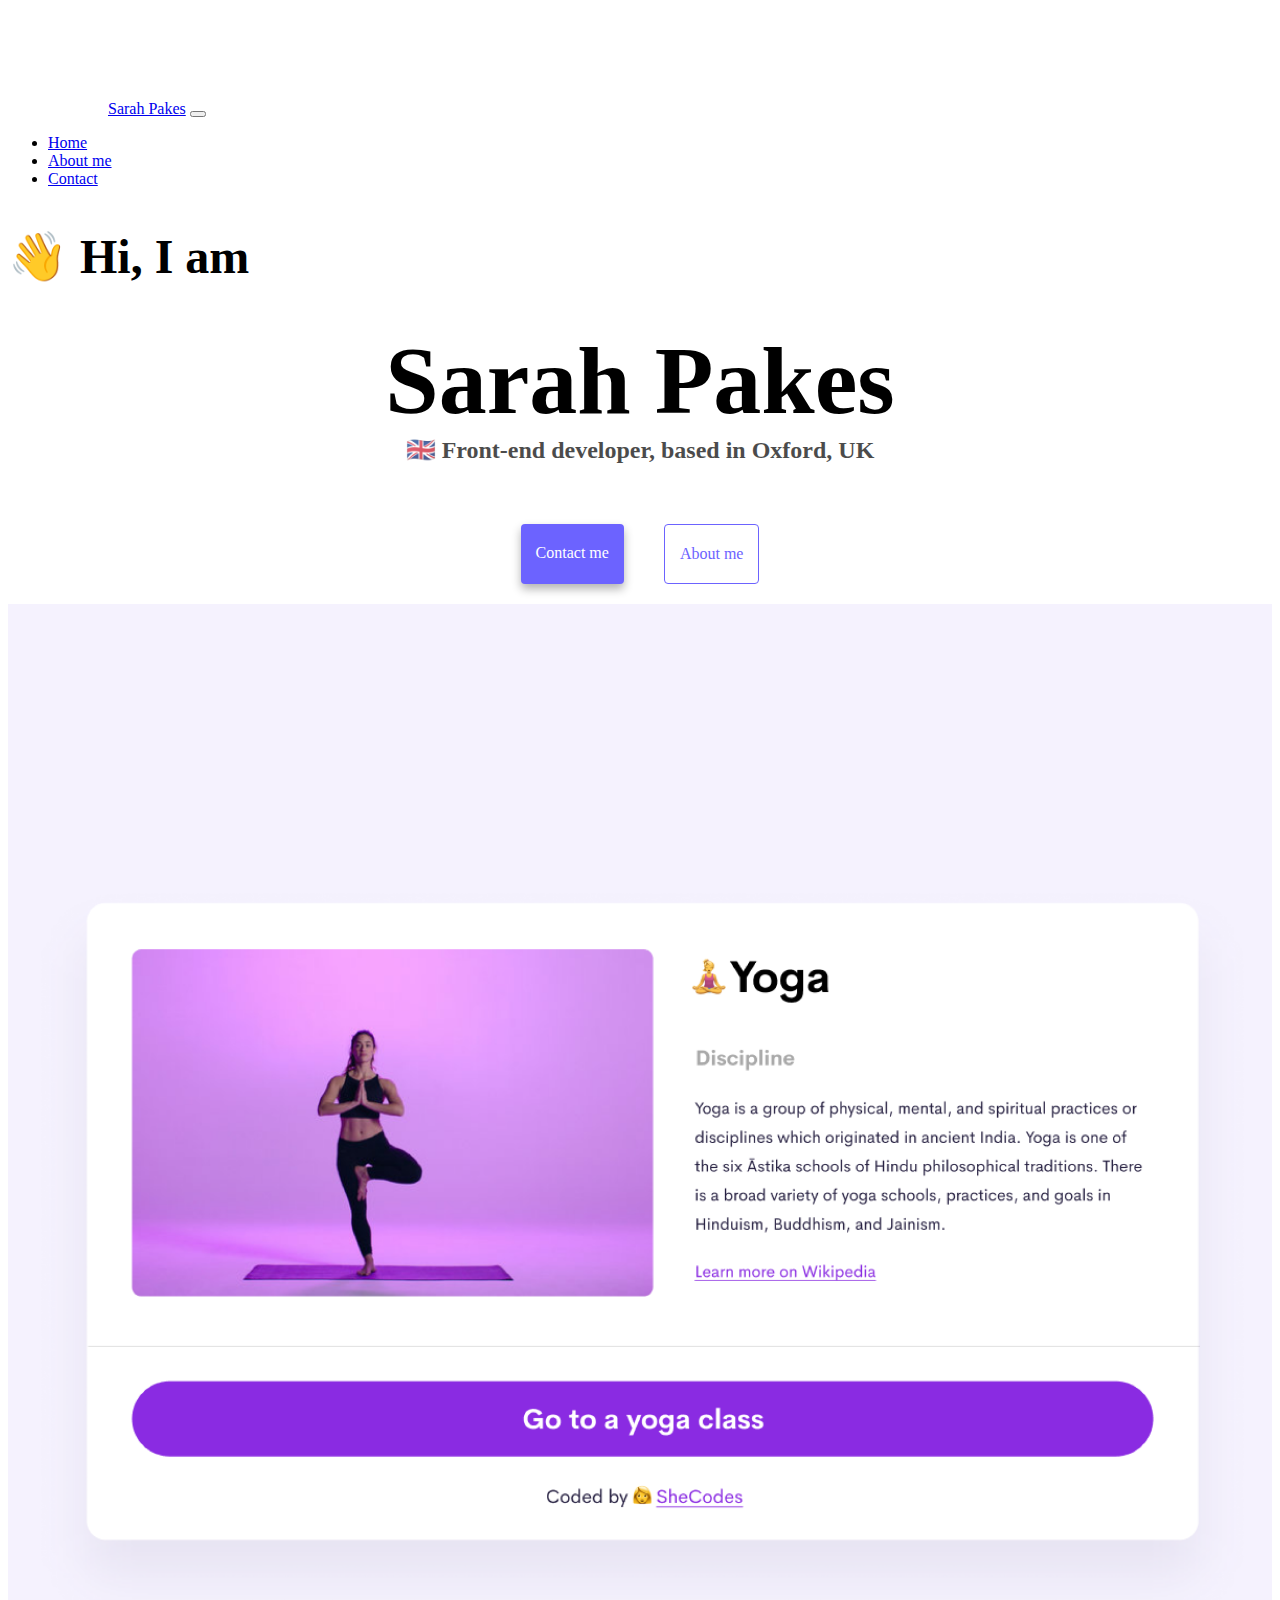
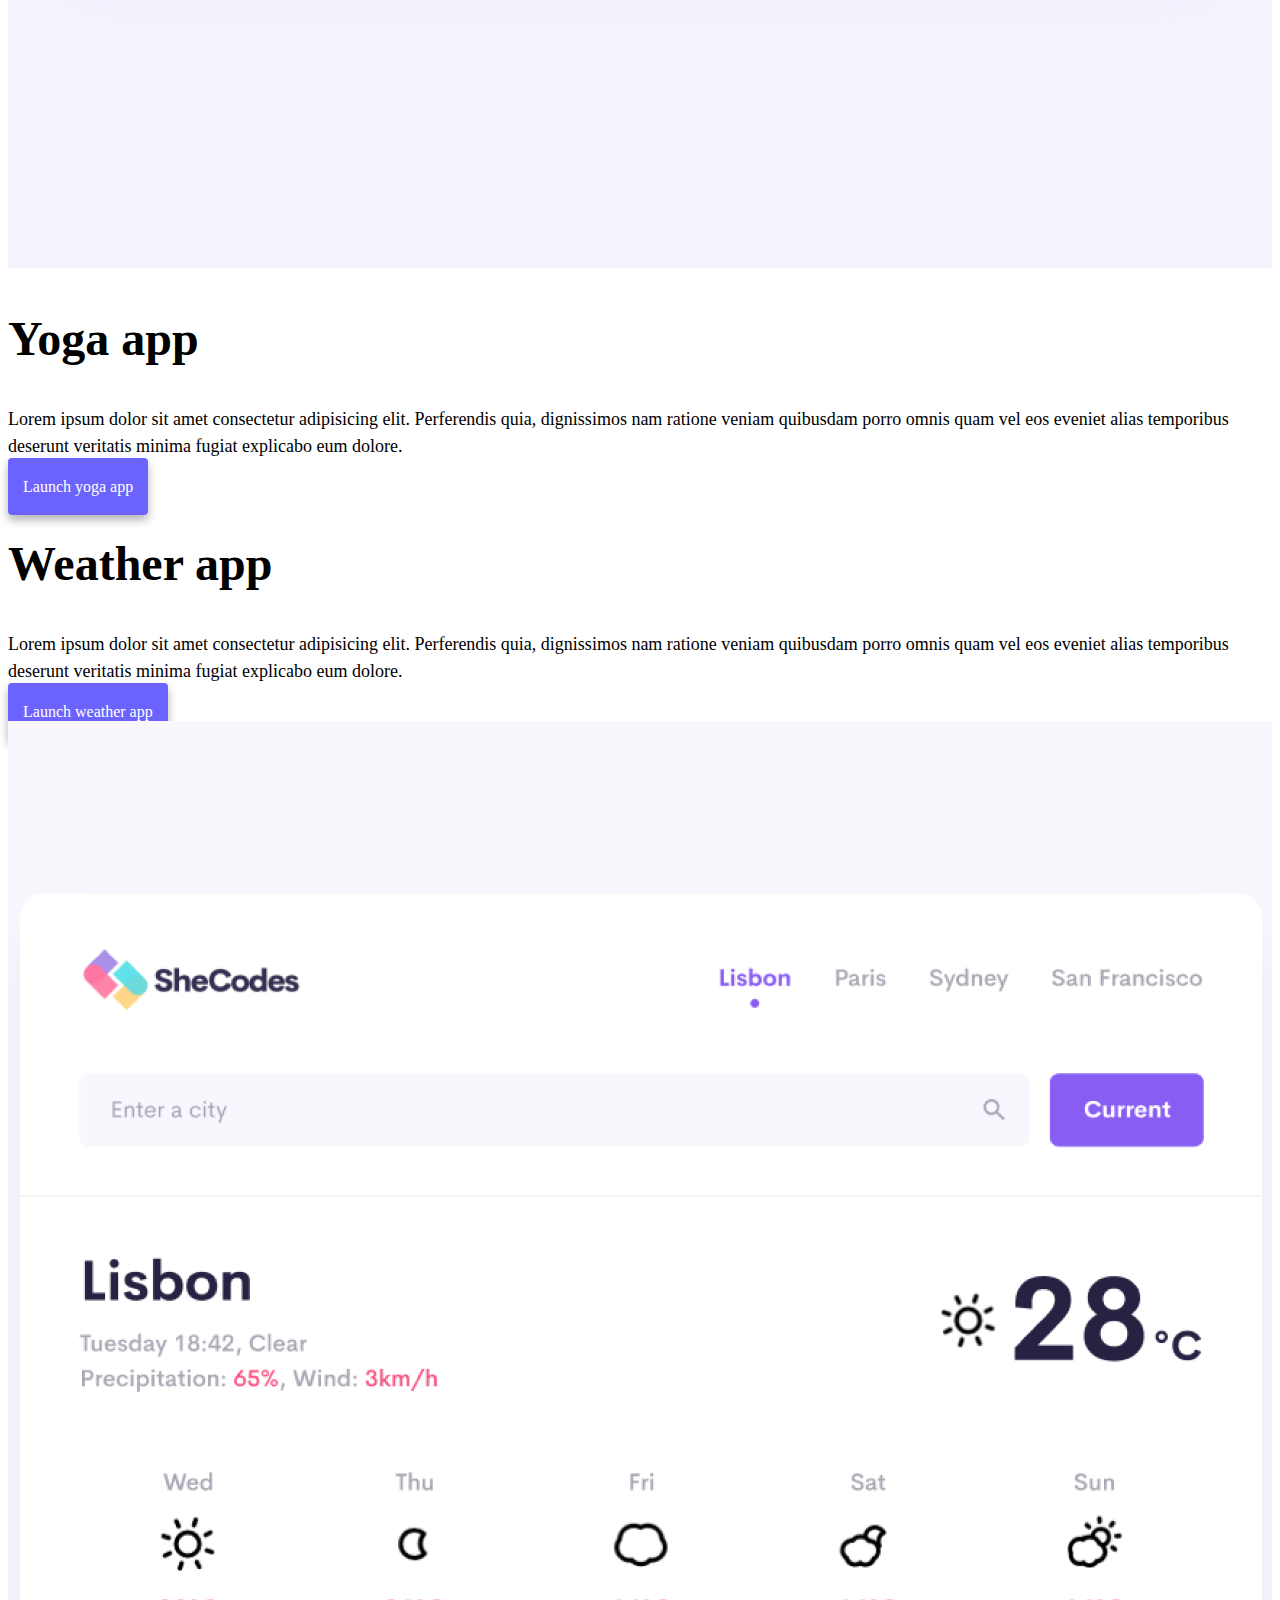
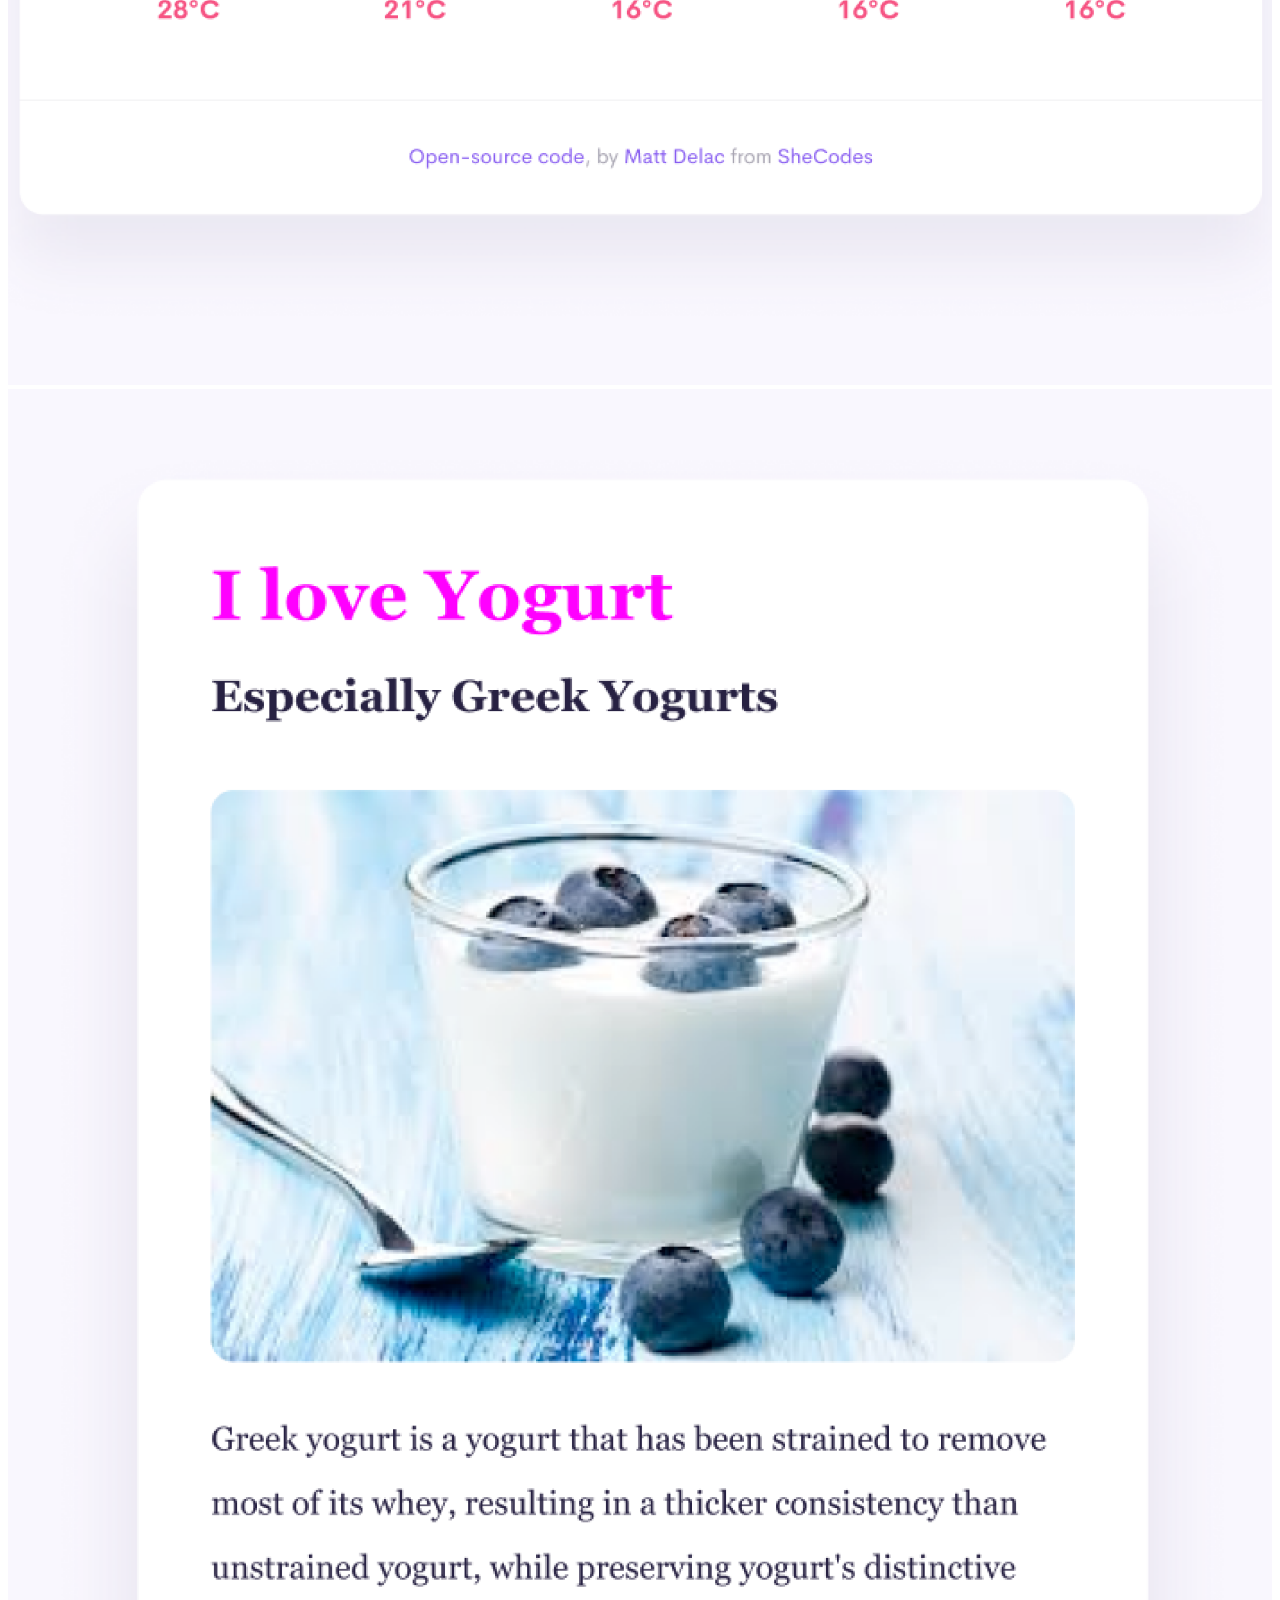
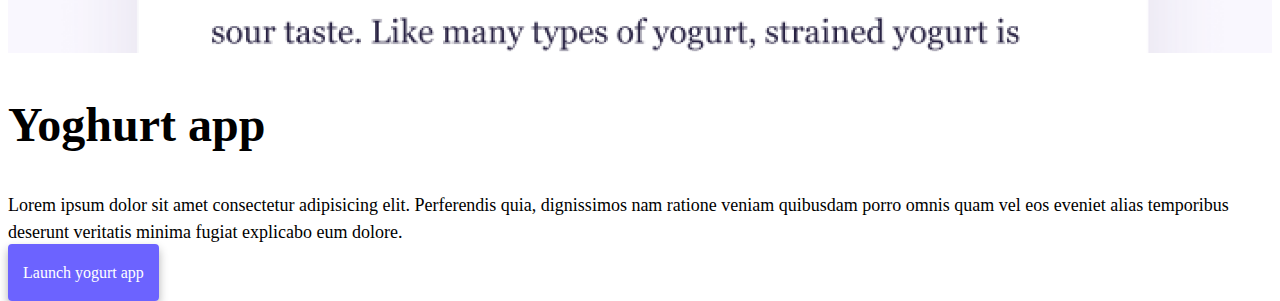
==== index.html @ d8f089d8 "Set up structure of website. Added content and styling" ====
<!DOCTYPE html>
<html lang="en">
  <head>
    <meta charset="UTF-8" />
    <meta http-equiv="X-UA-Compatible" content="IE=edge" />
    <meta name="viewport" content="width=device-width, initial-scale=1.0" />
    <title>Sarah Pakes</title>
    <link href="https://cdn.jsdelivr.net/npm/bootstrap@5.3.2/dist/css/bootstrap.min.css" rel="stylesheet" integrity="sha384-T3c6CoIi6uLrA9TneNEoa7RxnatzjcDSCmG1MXxSR1GAsXEV/Dwwykc2MPK8M2HN" crossorigin="anonymous">
<script src="https://cdn.jsdelivr.net/npm/bootstrap@5.3.2/dist/js/bootstrap.bundle.min.js" integrity="sha384-C6RzsynM9kWDrMNeT87bh95OGNyZPhcTNXj1NW7RuBCsyN/o0jlpcV8Qyq46cDfL" crossorigin="anonymous"></script>
    <link rel="stylesheet" href="style.css" />
  </head>
  
  <body>

    <nav class="navbar navbar-expand-lg bg-body-tertiary fixed-top">
      <div class="container-fluid">
        <a class="navbar-brand" href="index.html">Sarah Pakes</a>
        <button class="navbar-toggler" type="button" data-bs-toggle="collapse" data-bs-target="#navbarNav" aria-controls="navbarNav" aria-expanded="false" aria-label="Toggle navigation">
          <span class="navbar-toggler-icon"></span>
        </button>
        <div class="collapse navbar-collapse" id="navbarNav">
          <ul class="navbar-nav">
            <li class="nav-item">
              <a class="nav-link active" aria-current="page" href="index.html">Home</a>
            </li>
            <li class="nav-item">
              <a class="nav-link" href="about.html">About me</a>
            </li>
            <li class="nav-item">
              <a class="nav-link" href="about.html#contact-me">Contact</a>
            </li>
          </ul>
        </div>
      </div>
    </nav>

    <h2 class="text-center">👋 Hi, I am</h2>
    <h1>Sarah Pakes</h1>
    <h3>🇬🇧 Front-end developer, based in Oxford, UK</h3>
    <div class="navigation-links mt-5 mb-5">
      <a href="about.html#contact" class="primary-link">Contact me</a>
      <a href="about.html" class="secondary-link">About me</a>
    </div>

<div class="container">
  <div class="row">
      <div class="col-md-6">
        <img src="images/yoga.png" alt="" class="rounded">
      </div>
      <div class="col-md-6">
        <h2 class="mb-3">Yoga app</h2>
        <p>Lorem ipsum dolor sit amet consectetur adipisicing elit. Perferendis quia, dignissimos nam ratione veniam quibusdam porro omnis quam vel eos eveniet alias temporibus deserunt veritatis minima fugiat explicabo eum dolore.</p>
        <div class="mt-5">
          <a href="#" class="primary-link">Launch yoga app</a>
        </div>
      </div>
  </div>
</div>


<div class="container">
  <div class="row mt-5">
    <div class="col-md-6">
      <h2 class="mb-3">Weather app</h2>
      <p>Lorem ipsum dolor sit amet consectetur adipisicing elit. Perferendis quia, dignissimos nam ratione veniam quibusdam porro omnis quam vel eos eveniet alias temporibus deserunt veritatis minima fugiat explicabo eum dolore.</p>
    <div class="mt-5 mb-5">
      <a href="#" class="primary-link">Launch weather app</a>
    </div>
  </div>
      <div class="col-md-6">
        <img src="images/weather.png" alt="" class="rounded">
      </div>
  </div>
</div>
    
<div class="container">
  <div class="row mt-5">
      <div class="col-md-6">
        <img src="images/yogurt.png" alt="" class="rounded">
      </div>
      <div class="col-md-6">
        <h2 class="mb-3">Yoghurt app</h2>
        <p>Lorem ipsum dolor sit amet consectetur adipisicing elit. Perferendis quia, dignissimos nam ratione veniam quibusdam porro omnis quam vel eos eveniet alias temporibus deserunt veritatis minima fugiat explicabo eum dolore.</p>
        <div class="mt-5">
          <a href="#" class="primary-link">Launch yogurt app</a>
        </div>
    </div>
  </div>
</div>



</div>
---- style.css ----
:root {
  --primary-color: #6c63ff;
  --secondary-color: #f5f2fe;
  --box-shadow: 0 5px 10px rgba(0, 0, 0, 0.3);
}

body {
  margin-top: 100px;
}

h1,
h3 {
  text-align: center;
  margin: 0;
}

h1 {
  font-size: 96px;
}

h2 {
  font-size: 48px;
}

h3 {
  font-size: 24px;
  opacity: 0.7;
}

p {
  border-radius: 4px;
  font-size: 18px;
  line-height: 1.5;
}

img {
  max-width: 100%;
  height: auto;
}

.navigation-links {
  display: flex;
  margin-top: 40px;
  justify-content: center;
}

.navigation-links a {
  margin: 20px;
}

.primary-link {
  border-radius: 4px;
  padding: 20px 15px;
  text-decoration: none;
  background: var(--primary-color);
  box-shadow: var(--box-shadow);
  color: white;
}

.secondary-link {
  border-radius: 4px;
  padding: 20px 15px;
  text-decoration: none;
  color: var(--primary-color);
  border: 1px solid var(--primary-color);
}

a:hover {
  color: #1058ca;
}

.navbar-brand {
  margin-left: 100px;
}

.homepage-link {
  color: var(--primary-color);
  text-align: center;
  display: block;
}

.about-paragraphs {
  display: flex;
  margin: 30px 0;
}

.about-paragraphs p {
  margin: 10px;
}

.email-link {
  display: flex;
  justify-content: center;
  color: var(--primary-color);
  font-size: 28px;
  text-decoration: none;
}

.email-link:hover {
  text-decoration: underline;
}
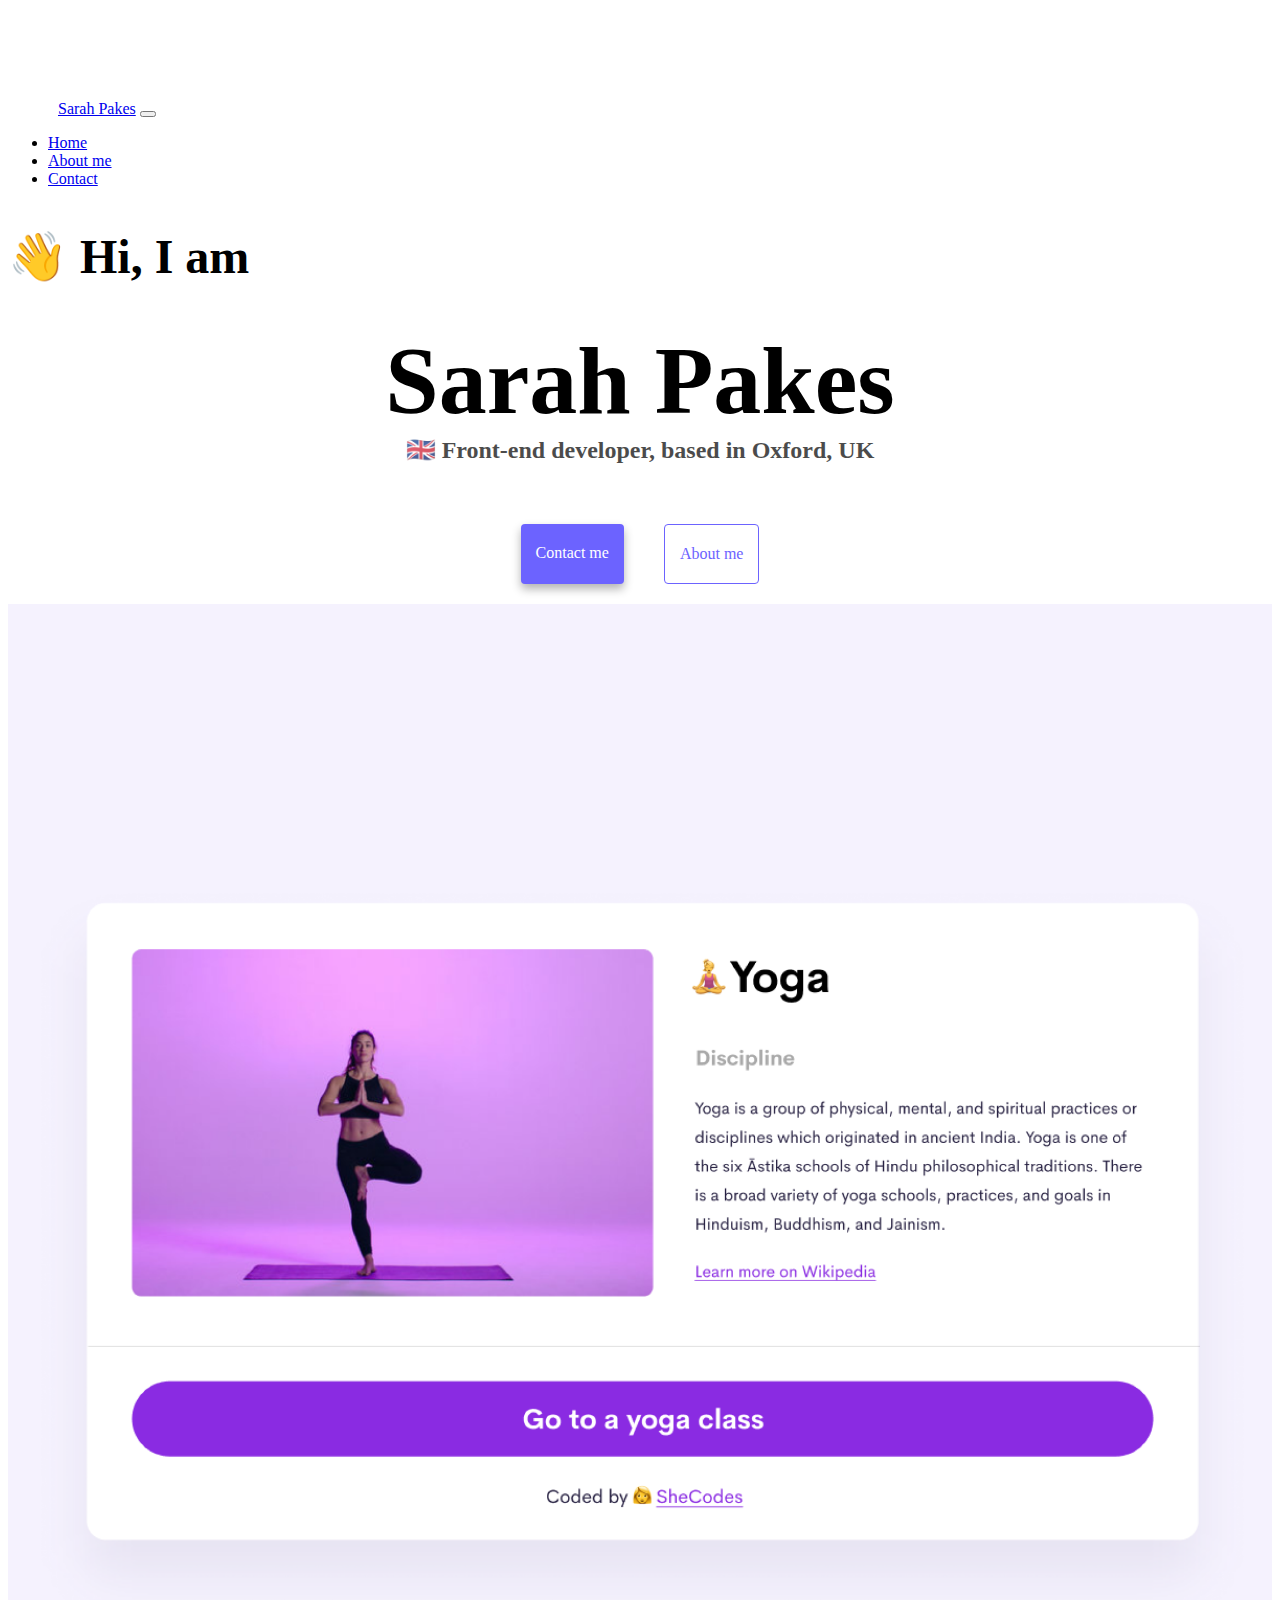
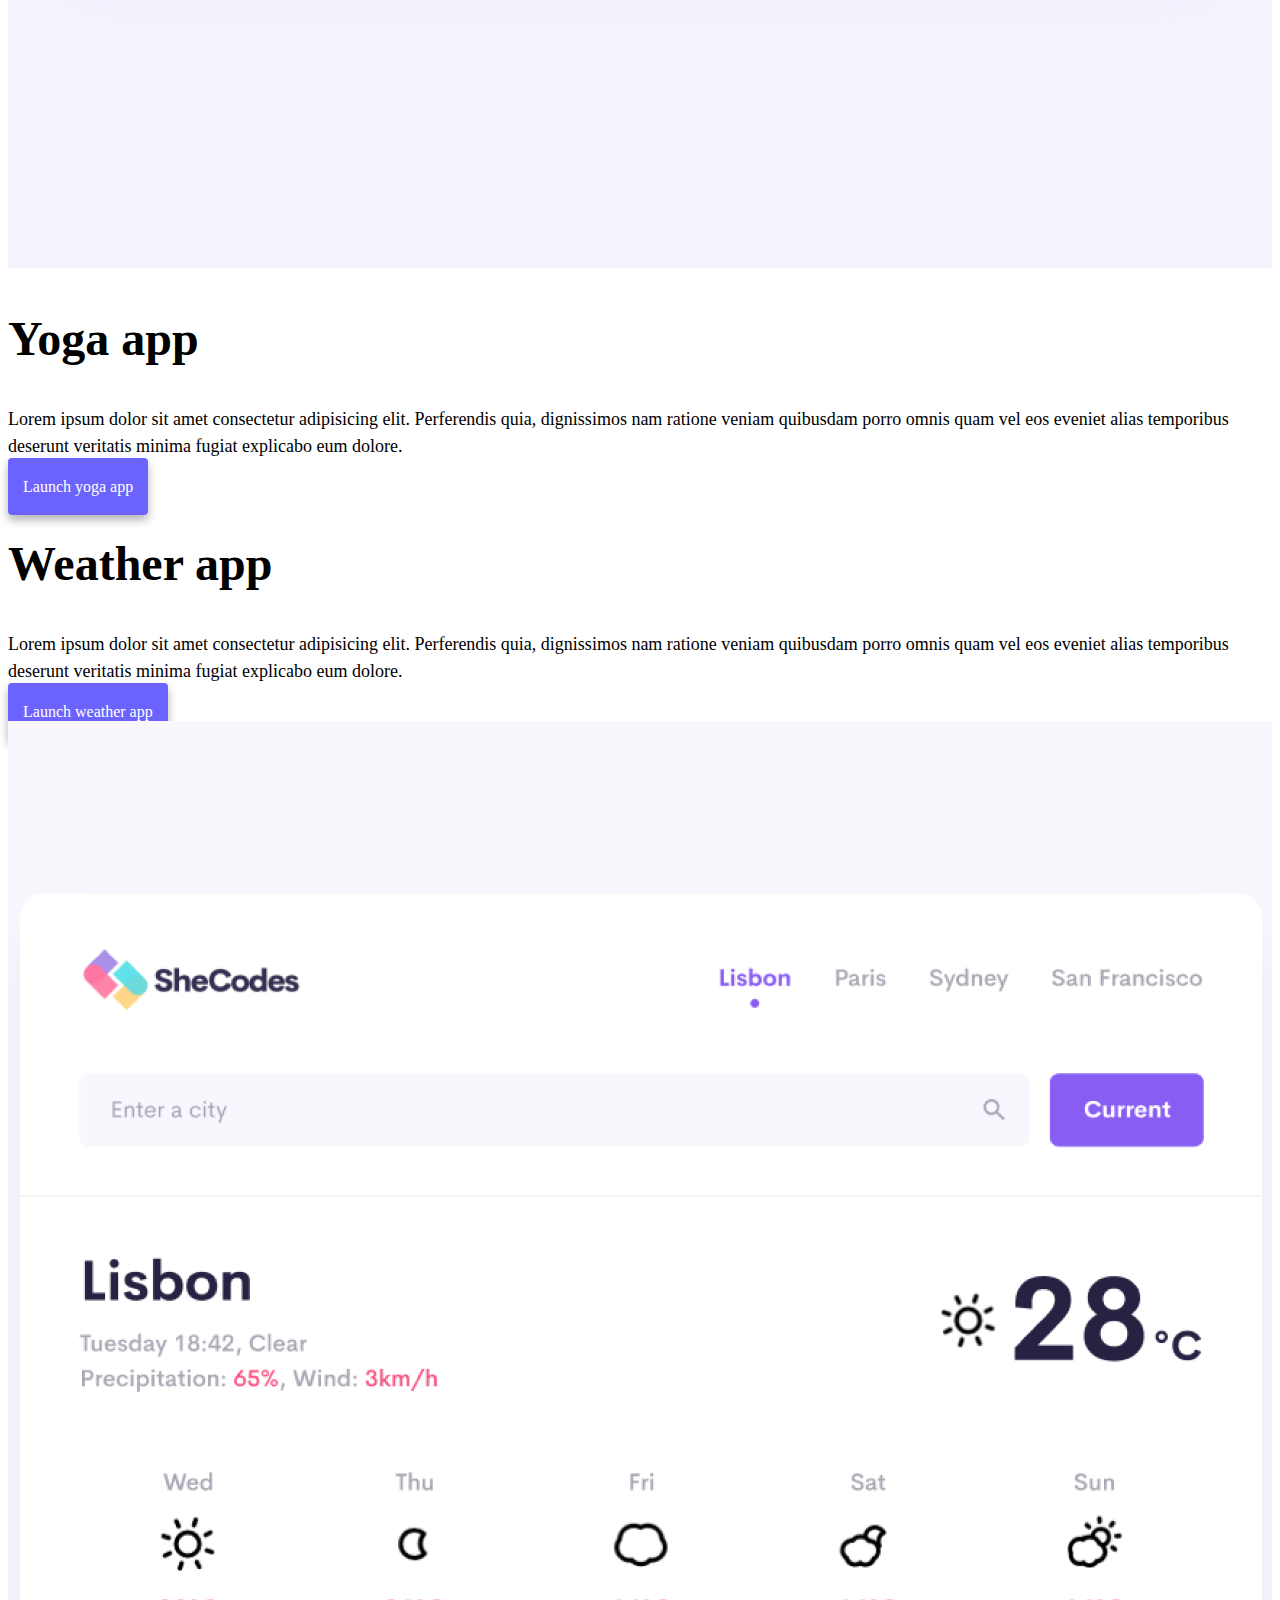
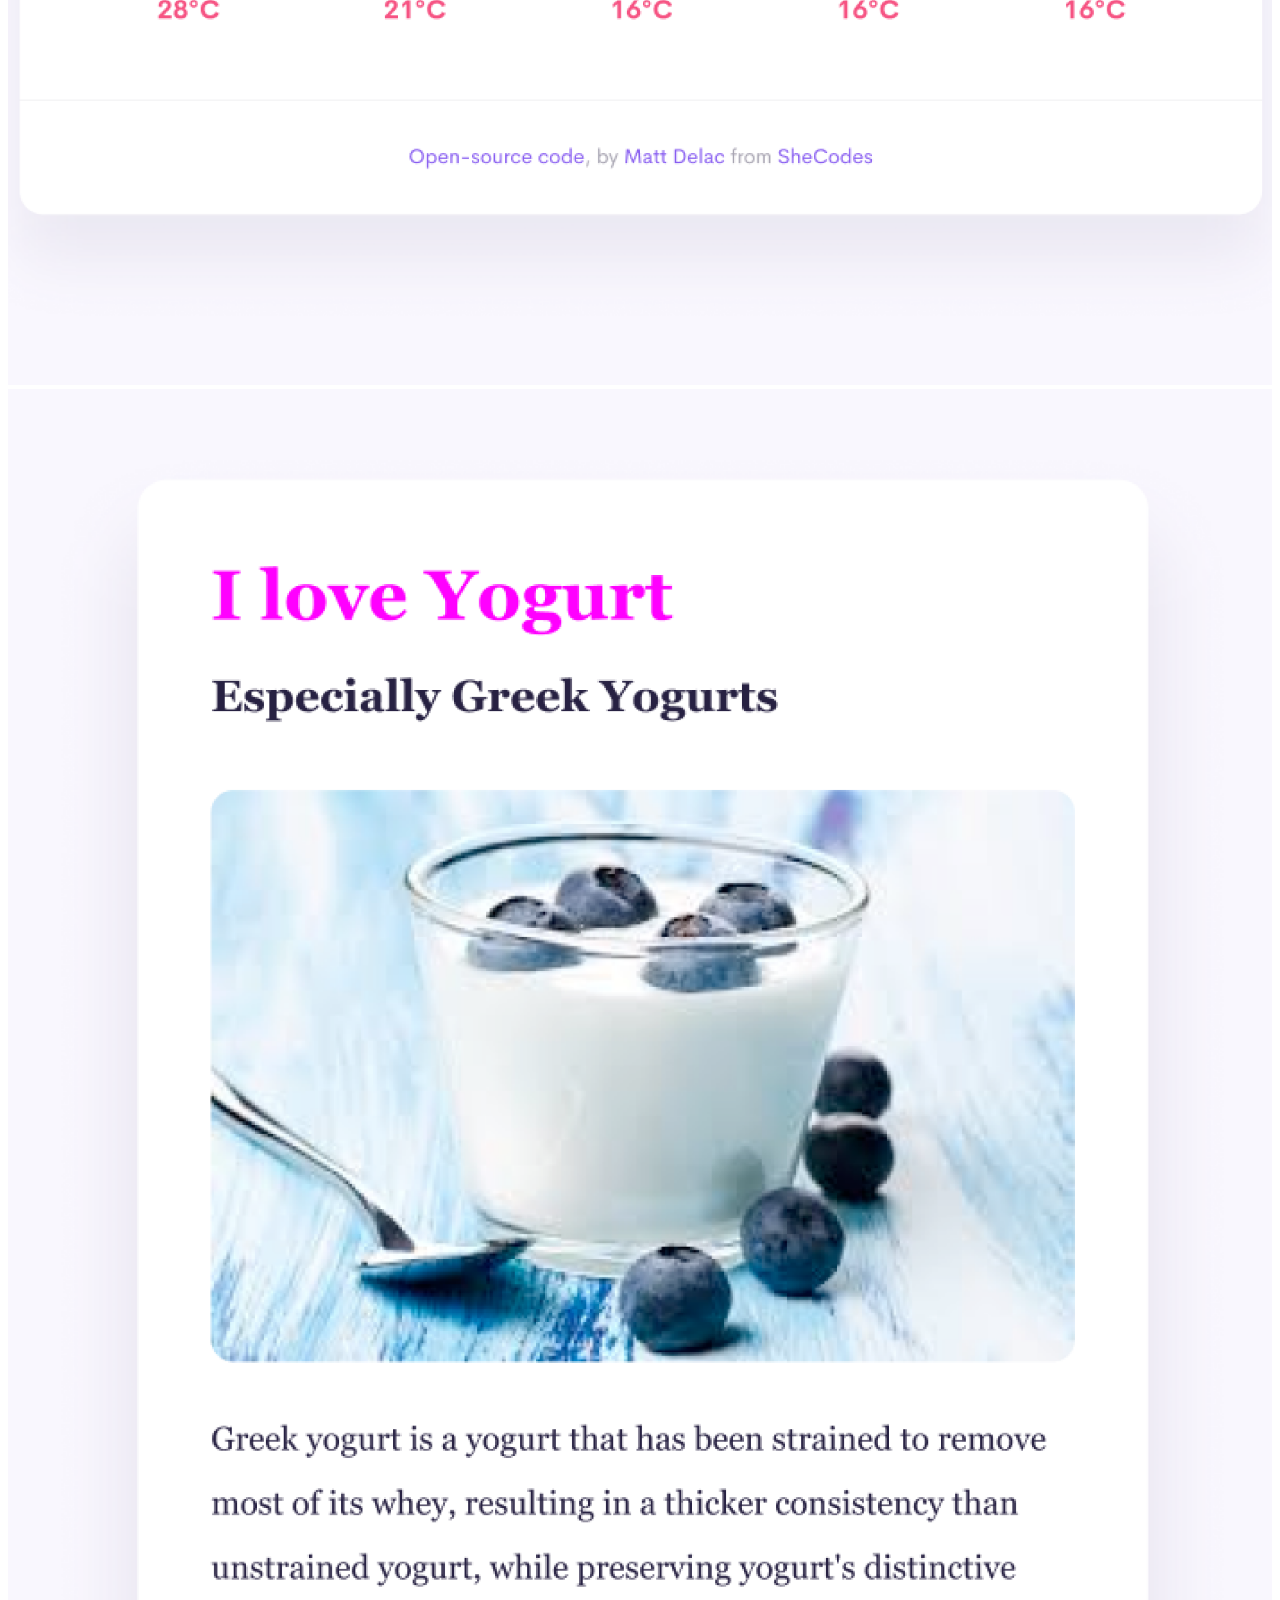
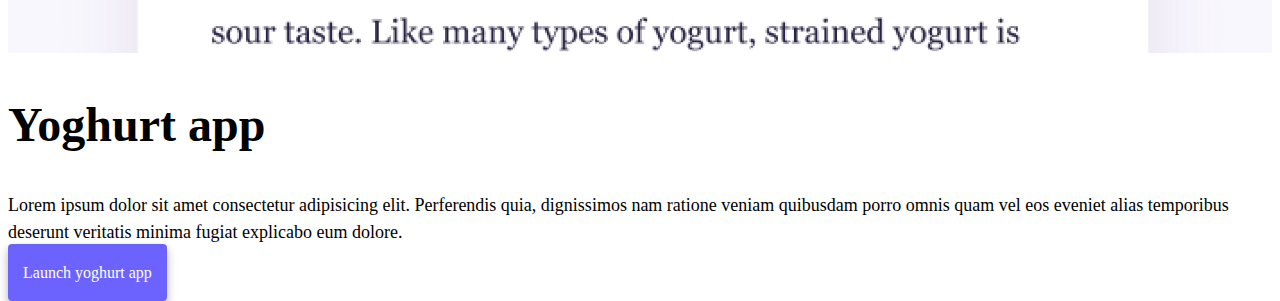
==== commit a44548db: "Added html and css to make mobile responsive" ====
--- a/index.html
+++ b/index.html
@@ -4,7 +4,8 @@
     <meta charset="UTF-8" />
     <meta http-equiv="X-UA-Compatible" content="IE=edge" />
     <meta name="viewport" content="width=device-width, initial-scale=1.0" />
-    <title>Sarah Pakes</title>
+    <meta name="description"  content="Sarah Pakes is a front-end developer based in Oxford, UK"/>
+    <title>Sarah Pakes: Front-end developer</title>
     <link href="https://cdn.jsdelivr.net/npm/bootstrap@5.3.2/dist/css/bootstrap.min.css" rel="stylesheet" integrity="sha384-T3c6CoIi6uLrA9TneNEoa7RxnatzjcDSCmG1MXxSR1GAsXEV/Dwwykc2MPK8M2HN" crossorigin="anonymous">
 <script src="https://cdn.jsdelivr.net/npm/bootstrap@5.3.2/dist/js/bootstrap.bundle.min.js" integrity="sha384-C6RzsynM9kWDrMNeT87bh95OGNyZPhcTNXj1NW7RuBCsyN/o0jlpcV8Qyq46cDfL" crossorigin="anonymous"></script>
     <link rel="stylesheet" href="style.css" />
@@ -21,13 +22,13 @@
         <div class="collapse navbar-collapse" id="navbarNav">
           <ul class="navbar-nav">
             <li class="nav-item">
-              <a class="nav-link active" aria-current="page" href="index.html">Home</a>
+              <a class="nav-link active" aria-current="page" href="index.html" title="Homepage">Home</a>
             </li>
             <li class="nav-item">
-              <a class="nav-link" href="about.html">About me</a>
+              <a class="nav-link" href="about.html" title="About Sarah Pakes">About me</a>
             </li>
             <li class="nav-item">
-              <a class="nav-link" href="about.html#contact-me">Contact</a>
+              <a class="nav-link" href="about.html#contact-me" title="Contact Sarah Pakes">Contact</a>
             </li>
           </ul>
         </div>
@@ -38,20 +39,20 @@
     <h1>Sarah Pakes</h1>
     <h3>🇬🇧 Front-end developer, based in Oxford, UK</h3>
     <div class="navigation-links mt-5 mb-5">
-      <a href="about.html#contact" class="primary-link">Contact me</a>
-      <a href="about.html" class="secondary-link">About me</a>
+      <a href="about.html#contact" class="primary-link" title="Contact Sarah Pakes">Contact me</a>
+      <a href="about.html" class="secondary-link" title="About Sarah Pakes">About me</a>
     </div>
 
 <div class="container">
   <div class="row">
       <div class="col-md-6">
-        <img src="images/yoga.png" alt="" class="rounded">
+        <img src="images/yoga.png" alt="Yoga app homepage" class="home-images rounded">
       </div>
       <div class="col-md-6">
         <h2 class="mb-3">Yoga app</h2>
         <p>Lorem ipsum dolor sit amet consectetur adipisicing elit. Perferendis quia, dignissimos nam ratione veniam quibusdam porro omnis quam vel eos eveniet alias temporibus deserunt veritatis minima fugiat explicabo eum dolore.</p>
         <div class="mt-5">
-          <a href="#" class="primary-link">Launch yoga app</a>
+          <a href="#" class="primary-link" title="Yoga app">Launch yoga app</a>
         </div>
       </div>
   </div>
@@ -63,12 +64,12 @@
     <div class="col-md-6">
       <h2 class="mb-3">Weather app</h2>
       <p>Lorem ipsum dolor sit amet consectetur adipisicing elit. Perferendis quia, dignissimos nam ratione veniam quibusdam porro omnis quam vel eos eveniet alias temporibus deserunt veritatis minima fugiat explicabo eum dolore.</p>
-    <div class="mt-5 mb-5">
-      <a href="#" class="primary-link">Launch weather app</a>
+    <div class="mt-5">
+      <a href="#" class="primary-link" title="Weather app">Launch weather app</a>
     </div>
   </div>
       <div class="col-md-6">
-        <img src="images/weather.png" alt="" class="rounded">
+        <img src="images/weather.png" alt="Weather app homepage" class="home-images rounded">
       </div>
   </div>
 </div>
@@ -76,13 +77,13 @@
 <div class="container">
   <div class="row mt-5">
       <div class="col-md-6">
-        <img src="images/yogurt.png" alt="" class="rounded">
+        <img src="images/yogurt.png" alt="Yoghurt app homepage" class="home-images rounded">
       </div>
       <div class="col-md-6">
         <h2 class="mb-3">Yoghurt app</h2>
         <p>Lorem ipsum dolor sit amet consectetur adipisicing elit. Perferendis quia, dignissimos nam ratione veniam quibusdam porro omnis quam vel eos eveniet alias temporibus deserunt veritatis minima fugiat explicabo eum dolore.</p>
-        <div class="mt-5">
-          <a href="#" class="primary-link">Launch yogurt app</a>
+        <div class="mt-5 mb-5">
+          <a href="#" class="primary-link" title="Yoghurt app">Launch yoghurt app</a>
         </div>
     </div>
   </div>
--- a/style.css
+++ b/style.css
@@ -38,6 +38,32 @@
   height: auto;
 }
 
+@media (max-width: 600px) {
+  h1 {
+    font-size: 50px;
+  }
+  h2 {
+    text-align: center;
+    font-size: 32px;
+  }
+
+  p {
+    text-align: center;
+  }
+  .primary-link {
+    display: flex;
+    justify-content: center;
+    margin: 0 140px;
+  }
+  .home-images {
+    display: none;
+  }
+  .about-images {
+    margin-top: 5px;
+    margin-bottom: 10px;
+  }
+}
+
 .navigation-links {
   display: flex;
   margin-top: 40px;
@@ -70,7 +96,7 @@
 }
 
 .navbar-brand {
-  margin-left: 100px;
+  margin-left: 50px;
 }
 
 .homepage-link {
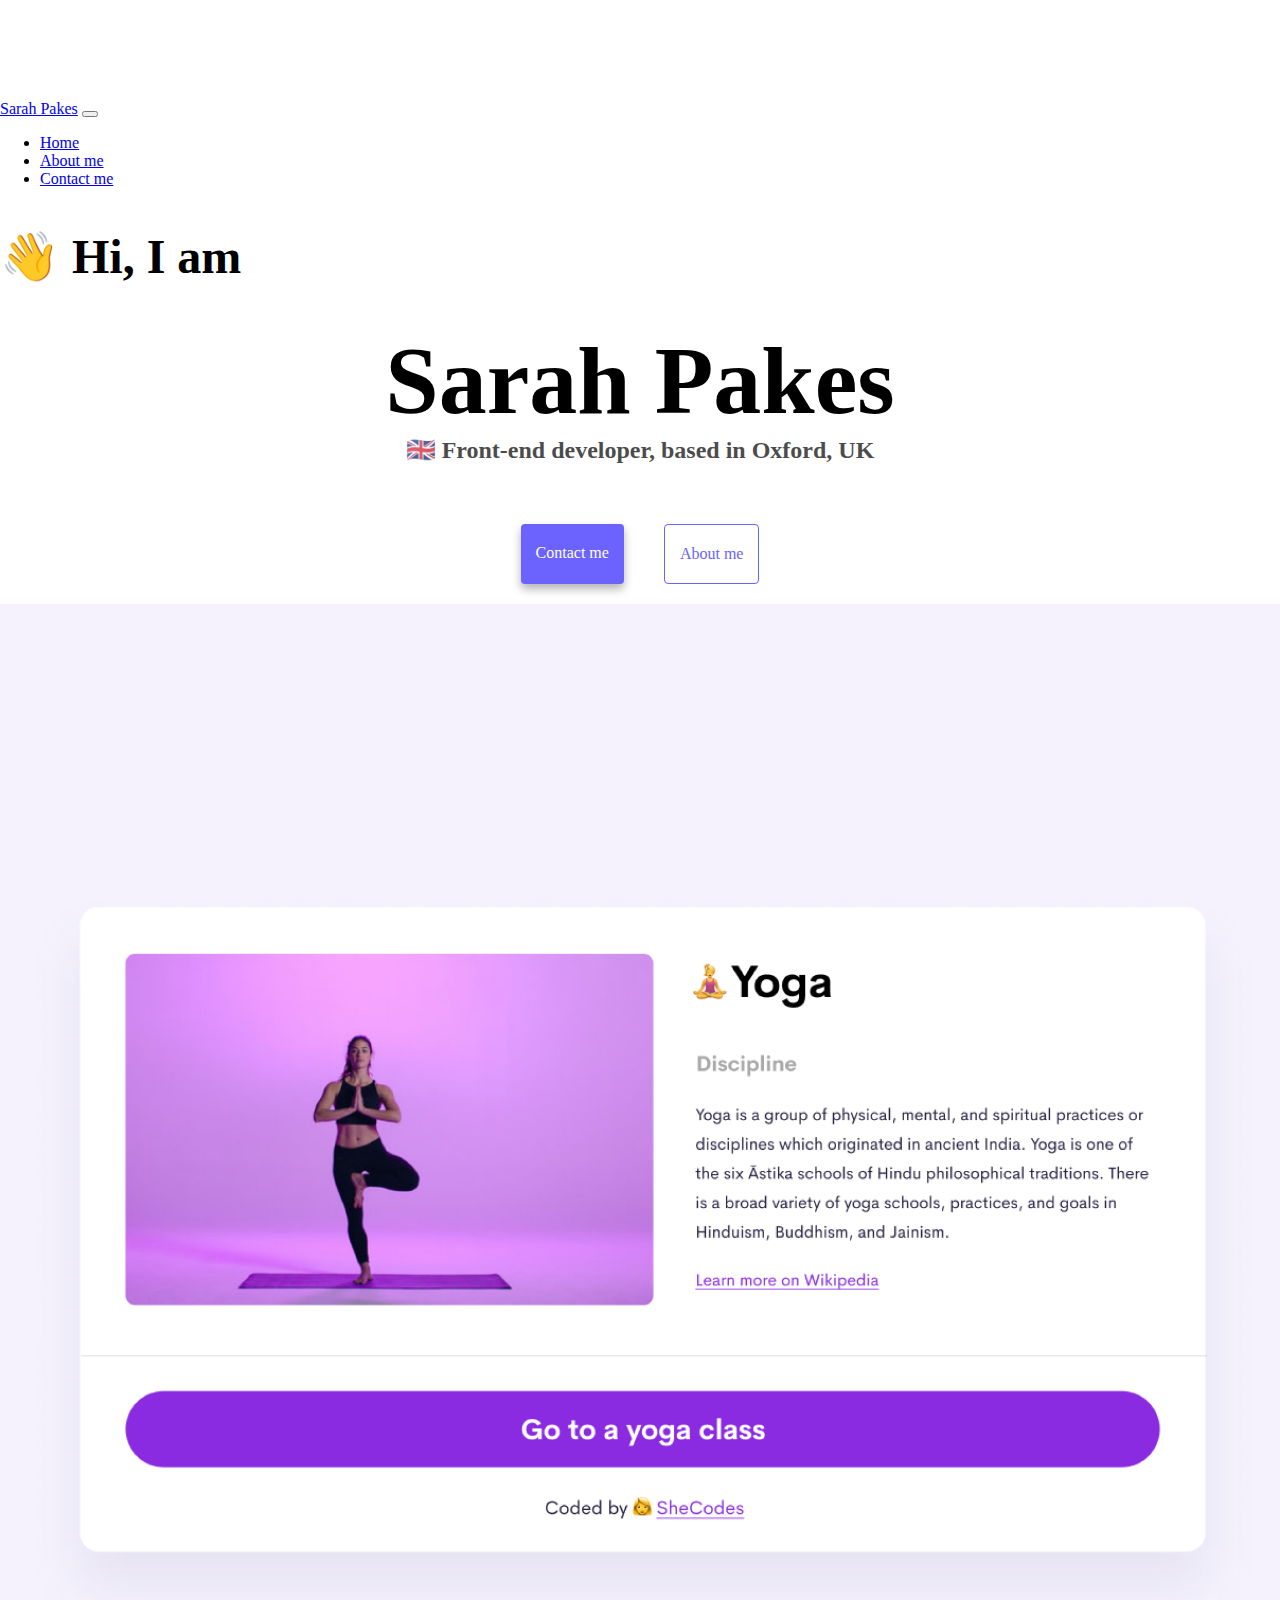
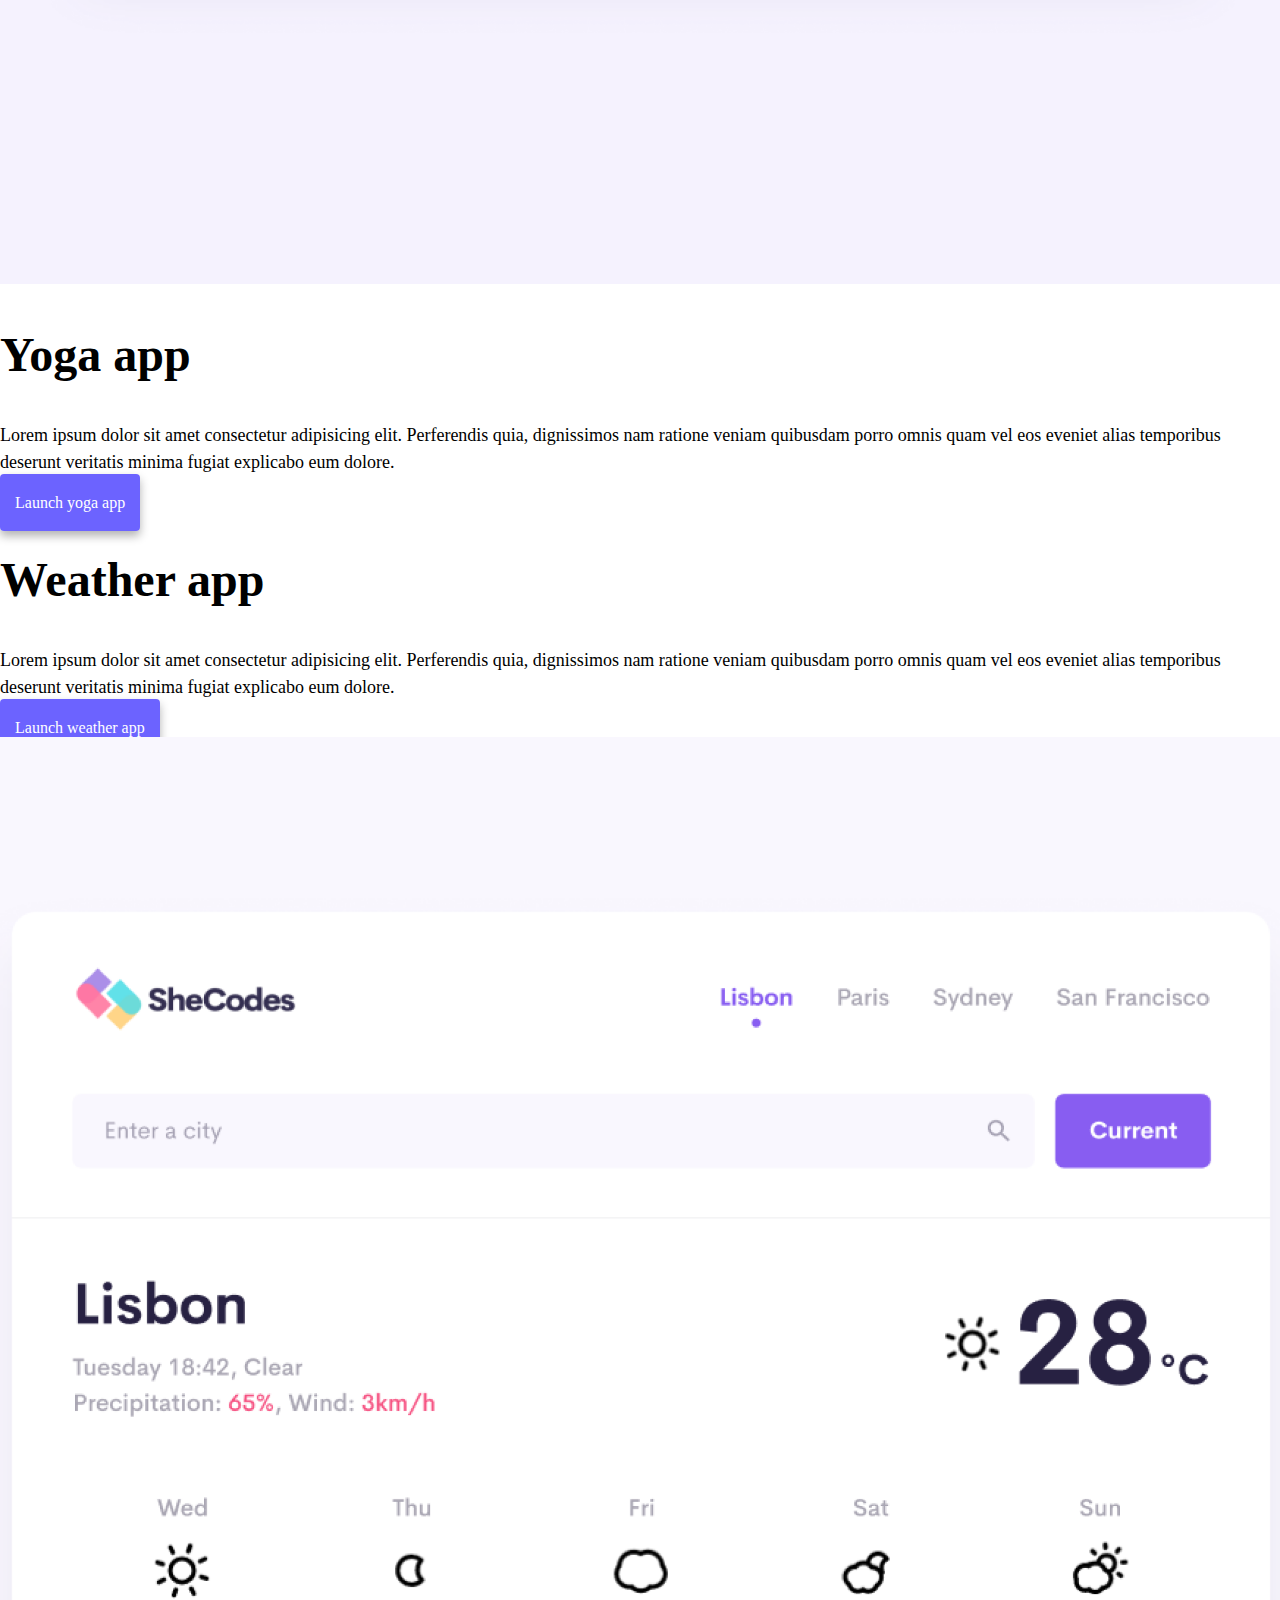
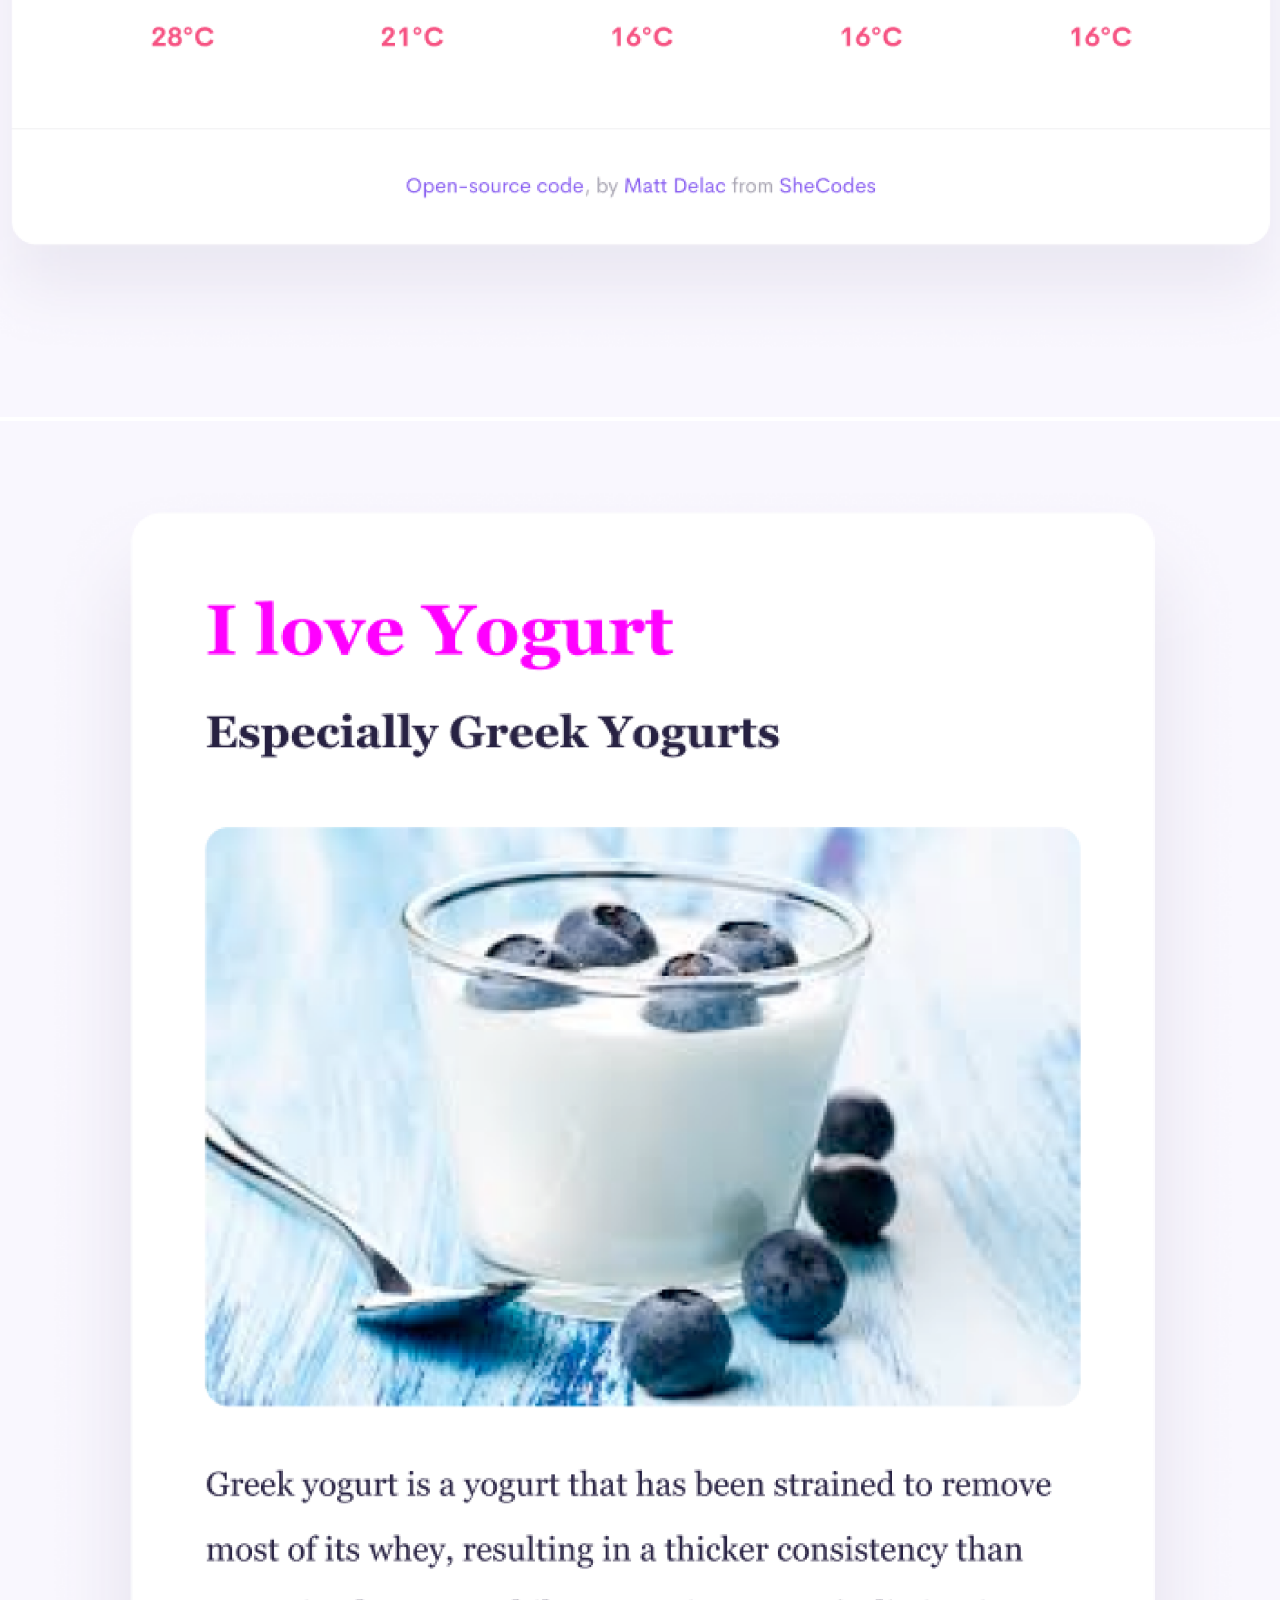
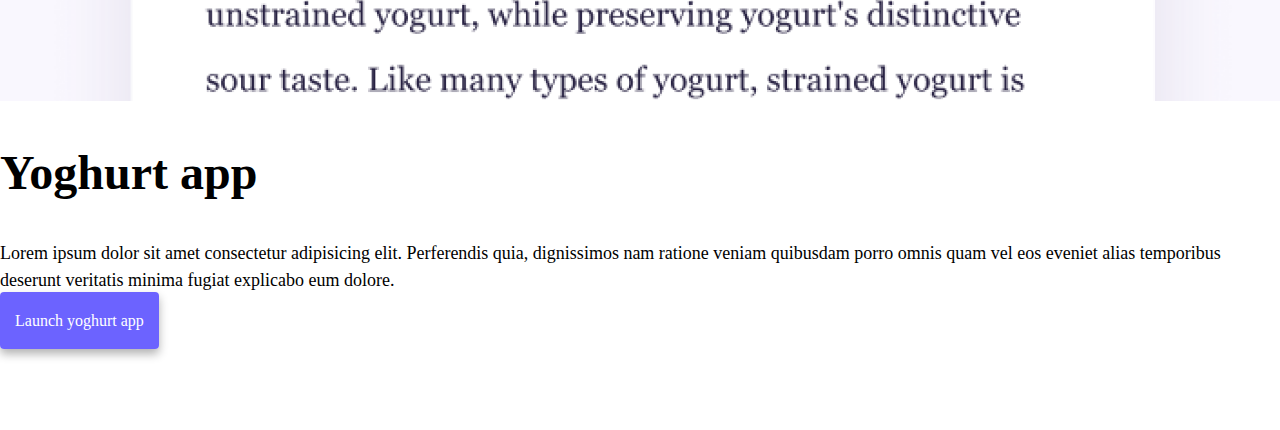
==== commit 862cec8d: "Updated navigation" ====
--- a/index.html
+++ b/index.html
@@ -4,51 +4,72 @@
     <meta charset="UTF-8" />
     <meta http-equiv="X-UA-Compatible" content="IE=edge" />
     <meta name="viewport" content="width=device-width, initial-scale=1.0" />
-    <meta name="description"  content="Sarah Pakes is a front-end developer based in Oxford, UK"/>
-    <title>Sarah Pakes: Front-end developer</title>
+    <meta name="description"  content="Sarah Pakes is a front-end developer based in Oxford, UK. Check out her projects and contact her for job enquiries."/>
+    <title>Sarah Pakes: front-end developer</title>
     <link href="https://cdn.jsdelivr.net/npm/bootstrap@5.3.2/dist/css/bootstrap.min.css" rel="stylesheet" integrity="sha384-T3c6CoIi6uLrA9TneNEoa7RxnatzjcDSCmG1MXxSR1GAsXEV/Dwwykc2MPK8M2HN" crossorigin="anonymous">
 <script src="https://cdn.jsdelivr.net/npm/bootstrap@5.3.2/dist/js/bootstrap.bundle.min.js" integrity="sha384-C6RzsynM9kWDrMNeT87bh95OGNyZPhcTNXj1NW7RuBCsyN/o0jlpcV8Qyq46cDfL" crossorigin="anonymous"></script>
-    <link rel="stylesheet" href="style.css" />
+    <link rel="stylesheet" href="/style.css" />
   </head>
   
   <body>
 
-    <nav class="navbar navbar-expand-lg bg-body-tertiary fixed-top">
-      <div class="container-fluid">
-        <a class="navbar-brand" href="index.html">Sarah Pakes</a>
-        <button class="navbar-toggler" type="button" data-bs-toggle="collapse" data-bs-target="#navbarNav" aria-controls="navbarNav" aria-expanded="false" aria-label="Toggle navigation">
+   <nav class="navbar navbar-expand-lg navbar-light bg-light fixed-top">
+      <div class="container">
+        <a class="navbar-brand" href="/" title="Homepage">Sarah Pakes</a>
+        <button
+          class="navbar-toggler"
+          type="button"
+          data-bs-toggle="collapse"
+          data-bs-target="#navbarNav"
+          aria-controls="navbarNav"
+          aria-expanded="false"
+          aria-label="Toggle navigation"
+        >
           <span class="navbar-toggler-icon"></span>
         </button>
         <div class="collapse navbar-collapse" id="navbarNav">
           <ul class="navbar-nav">
             <li class="nav-item">
-              <a class="nav-link active" aria-current="page" href="index.html" title="Homepage">Home</a>
+              <a
+                class="nav-link active"
+                aria-current="page"
+                href="/"
+                tilte="Homepage"
+                >Home</a
+              >
             </li>
             <li class="nav-item">
-              <a class="nav-link" href="about.html" title="About Sarah Pakes">About me</a>
+              <a class="nav-link" href="/about.html" title="About Sarah Pakes"
+                >About me</a
+              >
             </li>
             <li class="nav-item">
-              <a class="nav-link" href="about.html#contact-me" title="Contact Sarah Pakes">Contact</a>
+              <a
+                class="nav-link"
+                href="/about.html#contact"
+                title="Contact Sarah Pakes"
+                >Contact me</a
+              >
             </li>
           </ul>
         </div>
       </div>
     </nav>
-
+  
     <h2 class="text-center">👋 Hi, I am</h2>
     <h1>Sarah Pakes</h1>
     <h3>🇬🇧 Front-end developer, based in Oxford, UK</h3>
     <div class="navigation-links mt-5 mb-5">
-      <a href="about.html#contact" class="primary-link" title="Contact Sarah Pakes">Contact me</a>
-      <a href="about.html" class="secondary-link" title="About Sarah Pakes">About me</a>
+      <a href="/about.html#contact" class="primary-link" title="Contact Sarah Pakes">Contact me</a>
+      <a href="/about.html" class="secondary-link" title="About Sarah Pakes">About me</a>
     </div>
 
 <div class="container">
   <div class="row">
-      <div class="col-md-6">
-        <img src="images/yoga.png" alt="Yoga app homepage" class="home-images rounded">
+      <div class="col-sm-6">
+        <img src="/images/yoga.png" alt="Yoga app homepage" class="home-images rounded">
       </div>
-      <div class="col-md-6">
+      <div class="col-sm-6">
         <h2 class="mb-3">Yoga app</h2>
         <p>Lorem ipsum dolor sit amet consectetur adipisicing elit. Perferendis quia, dignissimos nam ratione veniam quibusdam porro omnis quam vel eos eveniet alias temporibus deserunt veritatis minima fugiat explicabo eum dolore.</p>
         <div class="mt-5">
@@ -61,25 +82,25 @@
 
 <div class="container">
   <div class="row mt-5">
-    <div class="col-md-6">
+    <div class="col-sm-6">
       <h2 class="mb-3">Weather app</h2>
       <p>Lorem ipsum dolor sit amet consectetur adipisicing elit. Perferendis quia, dignissimos nam ratione veniam quibusdam porro omnis quam vel eos eveniet alias temporibus deserunt veritatis minima fugiat explicabo eum dolore.</p>
     <div class="mt-5">
       <a href="#" class="primary-link" title="Weather app">Launch weather app</a>
     </div>
   </div>
-      <div class="col-md-6">
-        <img src="images/weather.png" alt="Weather app homepage" class="home-images rounded">
+      <div class="col-sm-6">
+        <img src="/images/weather.png" alt="Weather app homepage" class="home-images rounded">
       </div>
   </div>
 </div>
     
 <div class="container">
   <div class="row mt-5">
-      <div class="col-md-6">
-        <img src="images/yogurt.png" alt="Yoghurt app homepage" class="home-images rounded">
+      <div class="col-sm-6">
+        <img src="/images/yogurt.png" alt="Yoghurt app homepage" class="home-images rounded">
       </div>
-      <div class="col-md-6">
+      <div class="col-sm-6">
         <h2 class="mb-3">Yoghurt app</h2>
         <p>Lorem ipsum dolor sit amet consectetur adipisicing elit. Perferendis quia, dignissimos nam ratione veniam quibusdam porro omnis quam vel eos eveniet alias temporibus deserunt veritatis minima fugiat explicabo eum dolore.</p>
         <div class="mt-5 mb-5">
--- a/style.css
+++ b/style.css
@@ -5,7 +5,7 @@
 }
 
 body {
-  margin-top: 100px;
+  margin: 100px 0px;
 }
 
 h1,
@@ -38,7 +38,7 @@
   height: auto;
 }
 
-@media (max-width: 600px) {
+@media (max-width: 576px) {
   h1 {
     font-size: 50px;
   }
@@ -91,14 +91,6 @@
   border: 1px solid var(--primary-color);
 }
 
-a:hover {
-  color: #1058ca;
-}
-
-.navbar-brand {
-  margin-left: 50px;
-}
-
 .homepage-link {
   color: var(--primary-color);
   text-align: center;
